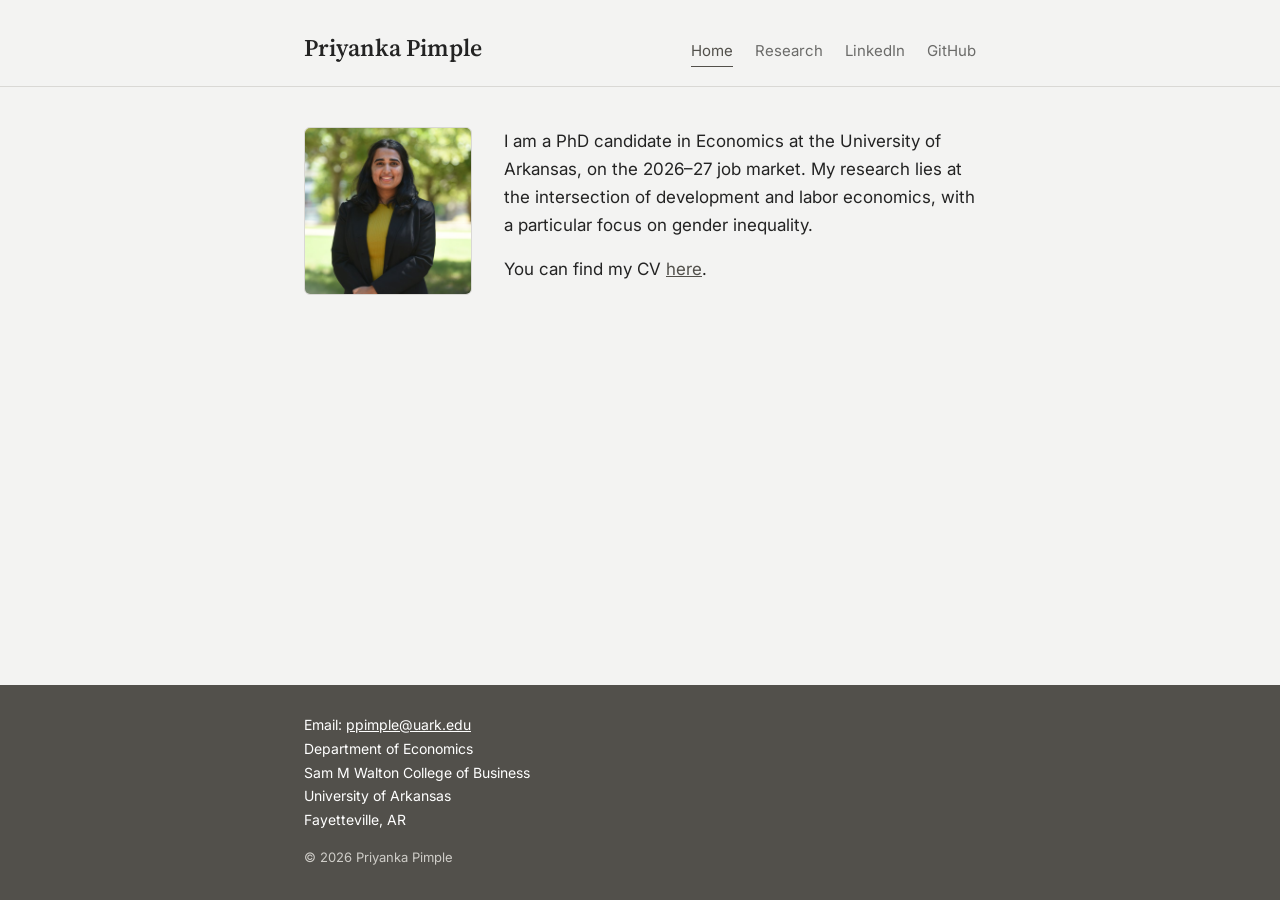
==== index.html @ 0365e023 "Add GitHub nav link" ====
<!DOCTYPE html>
<html lang="en">
<head>
<meta charset="UTF-8">
<meta name="viewport" content="width=device-width, initial-scale=1.0">
<title>Priyanka Pimple</title>
<meta name="description" content="Priyanka Pimple — PhD Candidate in Economics, University of Arkansas. Development, labor, and gender economics.">
<link rel="preconnect" href="https://fonts.googleapis.com">
<link rel="preconnect" href="https://fonts.gstatic.com" crossorigin>
<link href="https://fonts.googleapis.com/css2?family=Inter:wght@400;500;600&family=Source+Serif+4:opsz,wght@8..60,500;8..60,600&display=swap" rel="stylesheet">
<link rel="stylesheet" href="css/style.css?v=5">
</head>
<body>

<header class="site">
  <div class="wrap row">
    <a class="name" href="index.html">Priyanka Pimple</a>
    <nav class="main">
      <a href="index.html" class="active">Home</a>
      <a href="papers.html">Research</a>
      <a href="https://linkedin.com/in/priyanka-pimple-182336204" target="_blank" rel="noopener">LinkedIn</a>
      <a href="https://github.com/priyankapimpley" target="_blank" rel="noopener">GitHub</a>
    </nav>
  </div>
</header>

<main class="wrap">

  <div class="hero">
    <img src="assets/headshot.jpg" alt="Portrait of Priyanka Pimple" width="168" height="168">
    <div class="bio">
      <p>I am a PhD candidate in Economics at the University of Arkansas, on the 2026&ndash;27 job market. My research lies at the intersection of development and labor economics, with a particular focus on gender inequality.</p>
      <p>You can find my CV <a href="cv-pdf.html">here</a>.</p>
    </div>
  </div>

</main>

<footer class="site">
  <div class="wrap">
    <p>Email: <a href="mailto:ppimple@uark.edu">ppimple@uark.edu</a><br>
    Department of Economics<br>
    Sam M Walton College of Business<br>
    University of Arkansas<br>
    Fayetteville, AR</p>
    <p class="copy">&copy; 2026 Priyanka Pimple</p>
  </div>
</footer>

</body>
</html>
---- css/style.css ----
:root {
  --bg: #f3f3f2;
  --bg-alt: #e8e7e5;
  --text: #232323;
  --muted: #6b6b69;
  --accent: #52504b;
  --accent-soft: #e0dfdc;
  --border: #d9d8d5;
  --serif: "Source Serif 4", Georgia, "Times New Roman", serif;
  --sans: "Inter", -apple-system, BlinkMacSystemFont, "Segoe UI", sans-serif;
}

* {
  box-sizing: border-box;
}

html {
  scroll-behavior: smooth;
}

body {
  margin: 0;
  background: var(--bg);
  color: var(--text);
  font-family: var(--sans);
  font-size: 17px;
  line-height: 1.65;
  -webkit-font-smoothing: antialiased;
  display: flex;
  flex-direction: column;
  min-height: 100vh;
}

main.wrap {
  flex: 1;
  width: 100%;
}

.wrap {
  max-width: 720px;
  margin: 0 auto;
  padding: 0 24px;
}

/* Job market banner */
.banner {
  background: var(--accent);
  color: #fff;
  text-align: center;
  font-size: 14px;
  letter-spacing: 0.02em;
  padding: 8px 16px;
}

.banner a {
  color: #fff;
  text-decoration: underline;
  text-underline-offset: 2px;
}

.banner a:hover {
  color: #a9c8f5;
}

/* Header */
header.site {
  border-bottom: 1px solid var(--border);
  padding: 28px 0 18px;
  margin-bottom: 40px;
}

header.site .row {
  display: flex;
  align-items: baseline;
  justify-content: space-between;
  flex-wrap: wrap;
  gap: 10px 24px;
}

header.site .name {
  font-family: var(--serif);
  font-weight: 600;
  font-size: 24px;
  color: var(--text);
  text-decoration: none;
}

nav.main {
  display: flex;
  gap: 22px;
  flex-wrap: wrap;
  font-size: 15px;
}

nav.main a {
  color: var(--muted);
  text-decoration: none;
  padding-bottom: 2px;
  border-bottom: 1px solid transparent;
}

nav.main a:hover,
nav.main a.active {
  color: var(--accent);
  border-bottom-color: var(--accent);
}

/* Footer */
footer.site {
  background: var(--accent);
  color: #fff;
  margin-top: 64px;
  padding: 28px 0 32px;
  font-size: 14px;
  line-height: 1.7;
}

footer.site p {
  margin: 0 0 14px;
}

footer.site p.copy {
  margin: 0;
  color: #cfcdc8;
  font-size: 13px;
}

footer.site a {
  color: #fff;
}

footer.site a:hover {
  color: #a9c8f5;
}

/* Typography */
h1, h2, h3 {
  font-family: var(--serif);
  color: var(--text);
  line-height: 1.25;
}

h1 {
  font-size: 28px;
  margin: 0 0 20px;
}

h2 {
  font-size: 21px;
  margin: 40px 0 16px;
}

h2:first-child {
  margin-top: 0;
}

p {
  margin: 0 0 16px;
}

a {
  color: var(--accent);
}

a:hover {
  color: #2f5fa8;
}

.muted {
  color: var(--muted);
}

/* Hero */
.hero {
  display: flex;
  gap: 32px;
  align-items: flex-start;
  margin-bottom: 8px;
}

.hero img {
  width: 168px;
  height: 168px;
  object-fit: cover;
  border-radius: 6px;
  flex-shrink: 0;
  border: 1px solid var(--border);
}

.hero .bio p:last-child {
  margin-bottom: 0;
}

.links-row {
  display: flex;
  gap: 18px;
  flex-wrap: wrap;
  margin: 20px 0 4px;
  font-size: 15px;
}

.links-row a {
  text-decoration: none;
  border-bottom: 1px solid var(--accent-soft);
}

.links-row a:hover {
  border-bottom-color: var(--accent);
}

/* Interest tags */
.tags {
  display: flex;
  flex-wrap: wrap;
  gap: 8px;
  margin: 0 0 8px;
  padding: 0;
  list-style: none;
}

.tags li {
  background: var(--bg-alt);
  border: 1px solid var(--border);
  color: var(--text);
  font-size: 14px;
  padding: 5px 12px;
  border-radius: 999px;
}

/* Cards */
.card {
  border: 1px solid var(--border);
  background: #fff;
  border-radius: 8px;
  padding: 22px 24px;
  margin-bottom: 18px;
}

.card .tag {
  display: inline-block;
  background: var(--accent-soft);
  color: var(--accent);
  font-size: 12px;
  font-weight: 600;
  letter-spacing: 0.04em;
  text-transform: uppercase;
  padding: 3px 9px;
  border-radius: 4px;
  margin-bottom: 10px;
}

.card h3 {
  font-size: 18px;
  margin: 0 0 6px;
}

.card .byline {
  color: var(--muted);
  font-size: 14px;
  margin-bottom: 4px;
}

.card .venue {
  font-style: italic;
  color: var(--accent);
  font-size: 14px;
  margin-bottom: 10px;
}

.card p.abstract {
  margin-bottom: 12px;
  font-size: 15.5px;
}

.card .meta-links {
  font-size: 14px;
}

.card .meta-links a {
  margin-right: 14px;
}

/* Feature box on home */
.feature {
  border: 1px solid var(--border);
  background: var(--bg-alt);
  border-radius: 8px;
  padding: 22px 24px;
  margin: 28px 0 8px;
}

.feature .eyebrow {
  font-size: 12px;
  font-weight: 600;
  letter-spacing: 0.06em;
  text-transform: uppercase;
  color: var(--accent);
  margin-bottom: 8px;
}

.feature h3 {
  margin: 0 0 8px;
  font-size: 19px;
}

.feature p {
  font-size: 15.5px;
  color: var(--text);
}

.feature a.more {
  font-size: 14px;
  text-decoration: none;
  border-bottom: 1px solid var(--accent-soft);
}

/* CV page */
.cv-entry {
  margin-bottom: 18px;
}

.cv-entry .top {
  display: flex;
  justify-content: space-between;
  gap: 12px;
  flex-wrap: wrap;
  align-items: baseline;
}

.cv-entry .top strong {
  font-size: 15.5px;
}

.cv-entry .date {
  color: var(--muted);
  font-size: 14px;
  white-space: nowrap;
}

.cv-entry .sub {
  color: var(--muted);
  font-size: 14.5px;
  margin-top: 2px;
}

.cv-entry ul {
  margin: 8px 0 0;
  padding-left: 20px;
  font-size: 15px;
}

.cv-download {
  display: inline-block;
  margin: 6px 0 32px;
  padding: 9px 18px;
  background: var(--accent);
  color: #fff;
  text-decoration: none;
  border-radius: 6px;
  font-size: 14.5px;
}

.cv-download:hover {
  background: #8d3a19;
}

hr.div {
  border: none;
  border-top: 1px solid var(--border);
  margin: 36px 0;
}

@media (max-width: 560px) {
  .hero {
    flex-direction: column;
  }
  .hero img {
    width: 128px;
    height: 128px;
  }
  header.site .row {
    flex-direction: column;
    align-items: flex-start;
  }
}
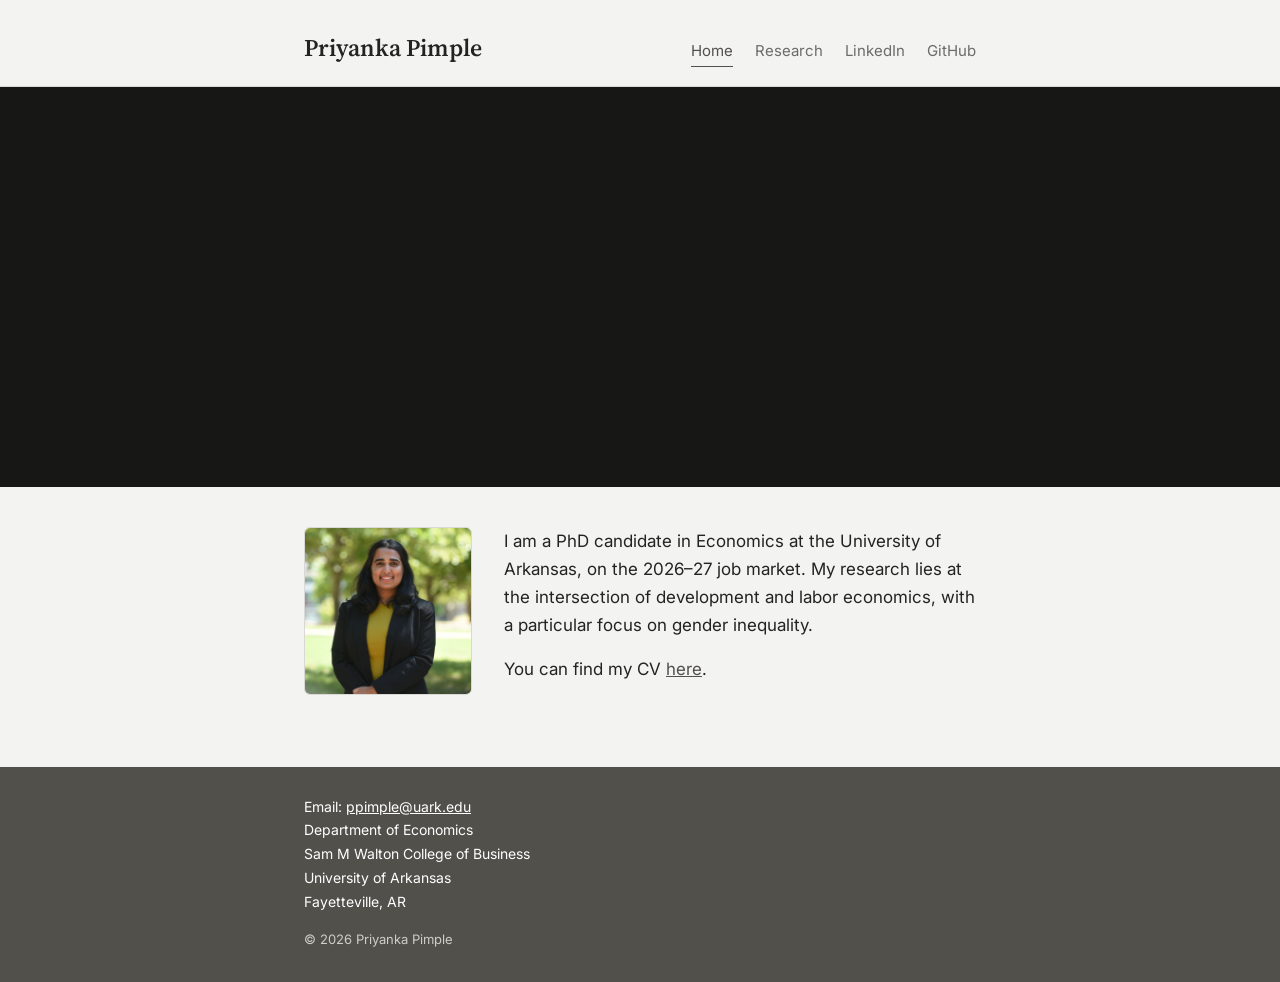
==== commit 5d7ca599: "Add home page photo slideshow banner Co-Authored-By: Claude Sonnet 5.5 <noreply@anthropic.com>" ====
--- a/index.html
+++ b/index.html
@@ -8,7 +8,7 @@
 <link rel="preconnect" href="https://fonts.googleapis.com">
 <link rel="preconnect" href="https://fonts.gstatic.com" crossorigin>
 <link href="https://fonts.googleapis.com/css2?family=Inter:wght@400;500;600&family=Source+Serif+4:opsz,wght@8..60,500;8..60,600&display=swap" rel="stylesheet">
-<link rel="stylesheet" href="css/style.css?v=5">
+<link rel="stylesheet" href="css/style.css?v=6">
 </head>
 <body>
 
@@ -24,7 +24,13 @@
   </div>
 </header>
 
-<main class="wrap">
+<div class="slideshow" aria-label="Photos of the University of Arkansas campus and Fayetteville">
+  <img class="slide" src="assets/slide1.jpg" alt="Old Main at night" style="object-position:50% 100%">
+  <img class="slide" src="assets/slide2.jpg" alt="Fayetteville in autumn at sunset" style="object-position:50% 55%">
+  <img class="slide" src="assets/slide3.jpg" alt="Old Main tower at sunset" style="object-position:50% 52%">
+</div>
+
+<main class="wrap home-main">
 
   <div class="hero">
     <img src="assets/headshot.jpg" alt="Portrait of Priyanka Pimple" width="168" height="168">
--- a/css/style.css
+++ b/css/style.css
@@ -383,3 +383,47 @@
     align-items: flex-start;
   }
 }
+
+/* Home slideshow banner */
+.slideshow {
+  position: relative;
+  width: 100%;
+  height: clamp(220px, 34vw, 400px);
+  margin: -40px 0 40px;
+  background: #1c1c1b;
+  overflow: hidden;
+}
+
+.slideshow .slide {
+  position: absolute;
+  inset: 0;
+  width: 100%;
+  height: 100%;
+  object-fit: cover;
+  opacity: 0;
+  animation: slide-fade 30s infinite;
+}
+
+.slideshow .slide:nth-child(2) { animation-delay: 10s; }
+.slideshow .slide:nth-child(3) { animation-delay: 20s; }
+
+.slideshow::after {
+  content: "";
+  position: absolute;
+  inset: 0;
+  background: rgba(0, 0, 0, 0.18);
+  pointer-events: none;
+}
+
+@keyframes slide-fade {
+  0%      { opacity: 0; }
+  5%      { opacity: 1; }
+  33.33%  { opacity: 1; }
+  38.33%  { opacity: 0; }
+  100%    { opacity: 0; }
+}
+
+@media (prefers-reduced-motion: reduce) {
+  .slideshow .slide { animation: none; }
+  .slideshow .slide:first-child { opacity: 1; }
+}
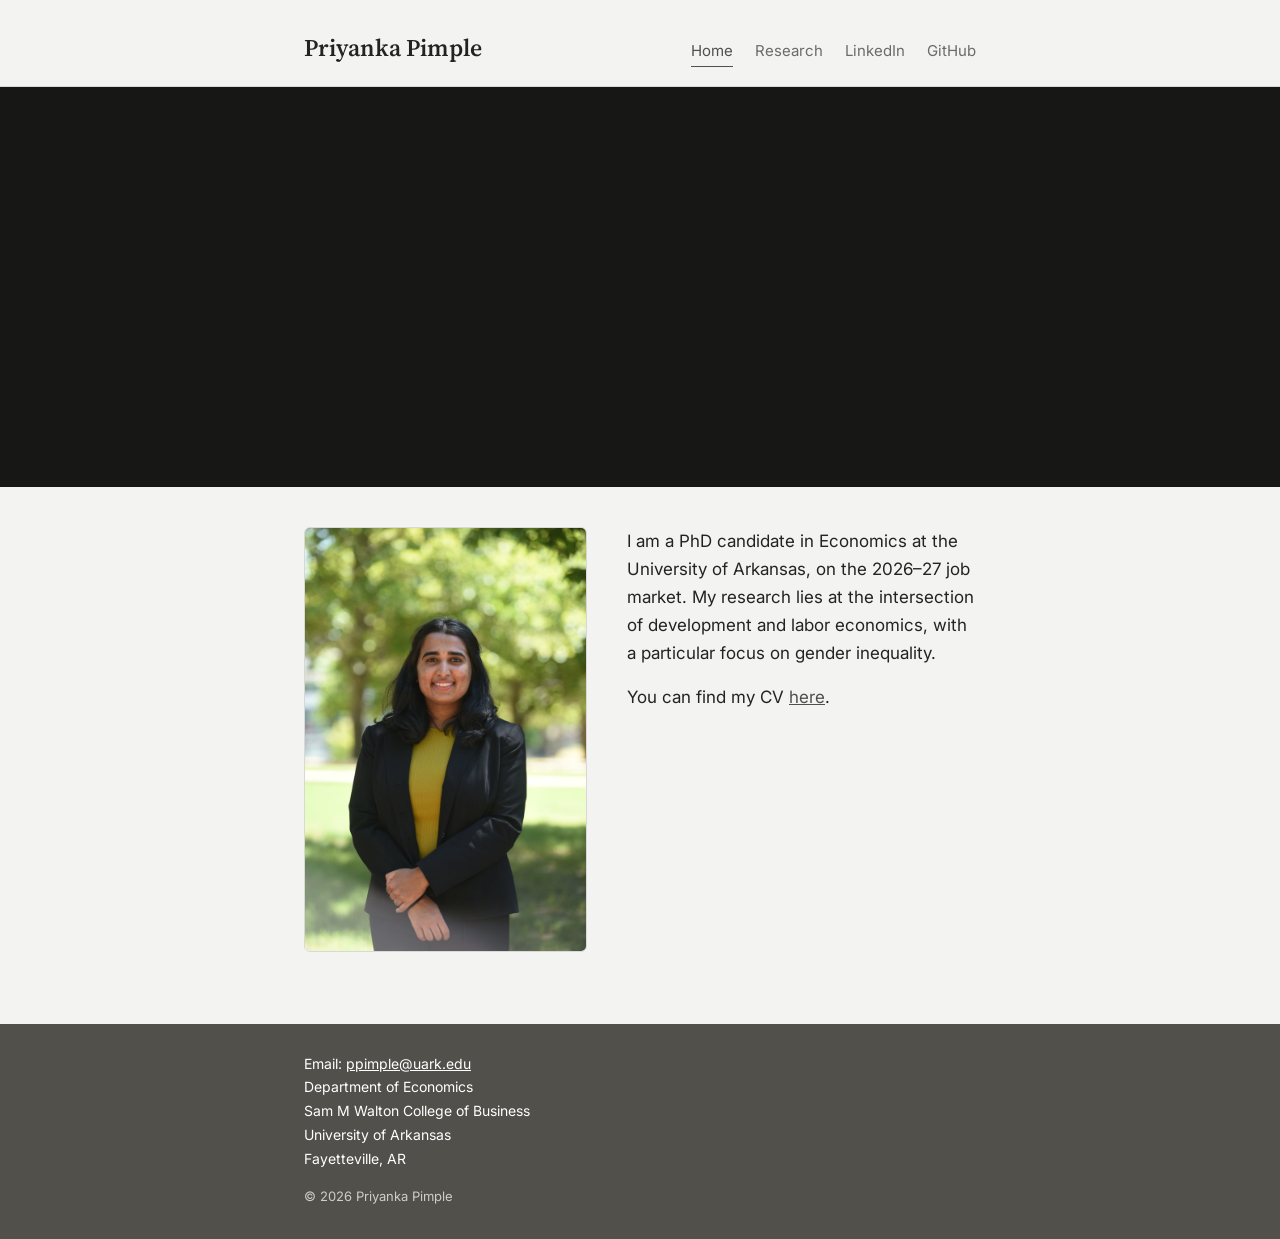
==== commit 9e646470: "Enlarge home headshot to portrait size Co-Authored-By: Claude Sonnet 5.5 <noreply@anthropic.com>" ====
--- a/index.html
+++ b/index.html
@@ -8,7 +8,7 @@
 <link rel="preconnect" href="https://fonts.googleapis.com">
 <link rel="preconnect" href="https://fonts.gstatic.com" crossorigin>
 <link href="https://fonts.googleapis.com/css2?family=Inter:wght@400;500;600&family=Source+Serif+4:opsz,wght@8..60,500;8..60,600&display=swap" rel="stylesheet">
-<link rel="stylesheet" href="css/style.css?v=6">
+<link rel="stylesheet" href="css/style.css?v=7">
 </head>
 <body>
 
@@ -33,7 +33,7 @@
 <main class="wrap home-main">
 
   <div class="hero">
-    <img src="assets/headshot.jpg" alt="Portrait of Priyanka Pimple" width="168" height="168">
+    <img src="assets/headshot.jpg" alt="Portrait of Priyanka Pimple" width="283" height="425">
     <div class="bio">
       <p>I am a PhD candidate in Economics at the University of Arkansas, on the 2026&ndash;27 job market. My research lies at the intersection of development and labor economics, with a particular focus on gender inequality.</p>
       <p>You can find my CV <a href="cv-pdf.html">here</a>.</p>
--- a/css/style.css
+++ b/css/style.css
@@ -173,14 +173,14 @@
 /* Hero */
 .hero {
   display: flex;
-  gap: 32px;
+  gap: 40px;
   align-items: flex-start;
   margin-bottom: 8px;
 }
 
 .hero img {
-  width: 168px;
-  height: 168px;
+  width: 283px;
+  height: 425px;
   object-fit: cover;
   border-radius: 6px;
   flex-shrink: 0;
@@ -375,8 +375,8 @@
     flex-direction: column;
   }
   .hero img {
-    width: 128px;
-    height: 128px;
+    width: 200px;
+    height: 300px;
   }
   header.site .row {
     flex-direction: column;
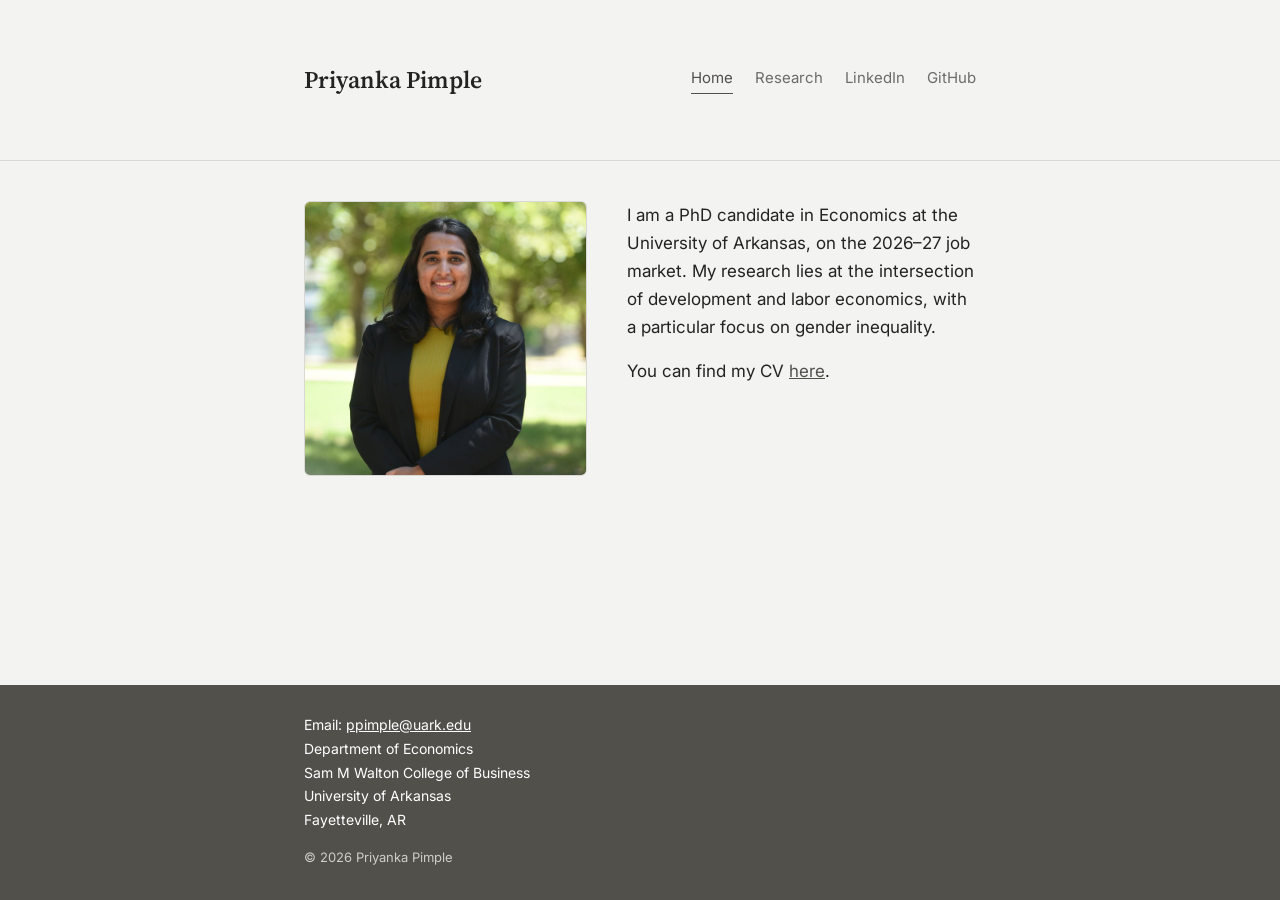
==== commit 89f84906: "Remove slideshow, crop headshot, taller header Co-Authored-By: Claude Sonnet 5.5 <noreply@anthropic." ====
--- a/index.html
+++ b/index.html
@@ -8,7 +8,7 @@
 <link rel="preconnect" href="https://fonts.googleapis.com">
 <link rel="preconnect" href="https://fonts.gstatic.com" crossorigin>
 <link href="https://fonts.googleapis.com/css2?family=Inter:wght@400;500;600&family=Source+Serif+4:opsz,wght@8..60,500;8..60,600&display=swap" rel="stylesheet">
-<link rel="stylesheet" href="css/style.css?v=7">
+<link rel="stylesheet" href="css/style.css?v=8">
 </head>
 <body>
 
@@ -24,16 +24,10 @@
   </div>
 </header>
 
-<div class="slideshow" aria-label="Photos of the University of Arkansas campus and Fayetteville">
-  <img class="slide" src="assets/slide1.jpg" alt="Old Main at night" style="object-position:50% 100%">
-  <img class="slide" src="assets/slide2.jpg" alt="Fayetteville in autumn at sunset" style="object-position:50% 55%">
-  <img class="slide" src="assets/slide3.jpg" alt="Old Main tower at sunset" style="object-position:50% 52%">
-</div>
-
 <main class="wrap home-main">
 
   <div class="hero">
-    <img src="assets/headshot.jpg" alt="Portrait of Priyanka Pimple" width="283" height="425">
+    <img src="assets/headshot.jpg" alt="Portrait of Priyanka Pimple" width="283" height="275">
     <div class="bio">
       <p>I am a PhD candidate in Economics at the University of Arkansas, on the 2026&ndash;27 job market. My research lies at the intersection of development and labor economics, with a particular focus on gender inequality.</p>
       <p>You can find my CV <a href="cv-pdf.html">here</a>.</p>
--- a/css/style.css
+++ b/css/style.css
@@ -65,16 +65,17 @@
 /* Header */
 header.site {
   border-bottom: 1px solid var(--border);
-  padding: 28px 0 18px;
+  padding: 0;
   margin-bottom: 40px;
 }
 
 header.site .row {
   display: flex;
-  align-items: baseline;
+  align-items: center;
   justify-content: space-between;
   flex-wrap: wrap;
   gap: 10px 24px;
+  min-height: 160px;
 }
 
 header.site .name {
@@ -180,7 +181,7 @@
 
 .hero img {
   width: 283px;
-  height: 425px;
+  height: 275px;
   object-fit: cover;
   border-radius: 6px;
   flex-shrink: 0;
@@ -375,55 +376,11 @@
     flex-direction: column;
   }
   .hero img {
-    width: 200px;
-    height: 300px;
+    width: 220px;
+    height: 214px;
   }
   header.site .row {
     flex-direction: column;
     align-items: flex-start;
   }
 }
-
-/* Home slideshow banner */
-.slideshow {
-  position: relative;
-  width: 100%;
-  height: clamp(220px, 34vw, 400px);
-  margin: -40px 0 40px;
-  background: #1c1c1b;
-  overflow: hidden;
-}
-
-.slideshow .slide {
-  position: absolute;
-  inset: 0;
-  width: 100%;
-  height: 100%;
-  object-fit: cover;
-  opacity: 0;
-  animation: slide-fade 30s infinite;
-}
-
-.slideshow .slide:nth-child(2) { animation-delay: 10s; }
-.slideshow .slide:nth-child(3) { animation-delay: 20s; }
-
-.slideshow::after {
-  content: "";
-  position: absolute;
-  inset: 0;
-  background: rgba(0, 0, 0, 0.18);
-  pointer-events: none;
-}
-
-@keyframes slide-fade {
-  0%      { opacity: 0; }
-  5%      { opacity: 1; }
-  33.33%  { opacity: 1; }
-  38.33%  { opacity: 0; }
-  100%    { opacity: 0; }
-}
-
-@media (prefers-reduced-motion: reduce) {
-  .slideshow .slide { animation: none; }
-  .slideshow .slide:first-child { opacity: 1; }
-}
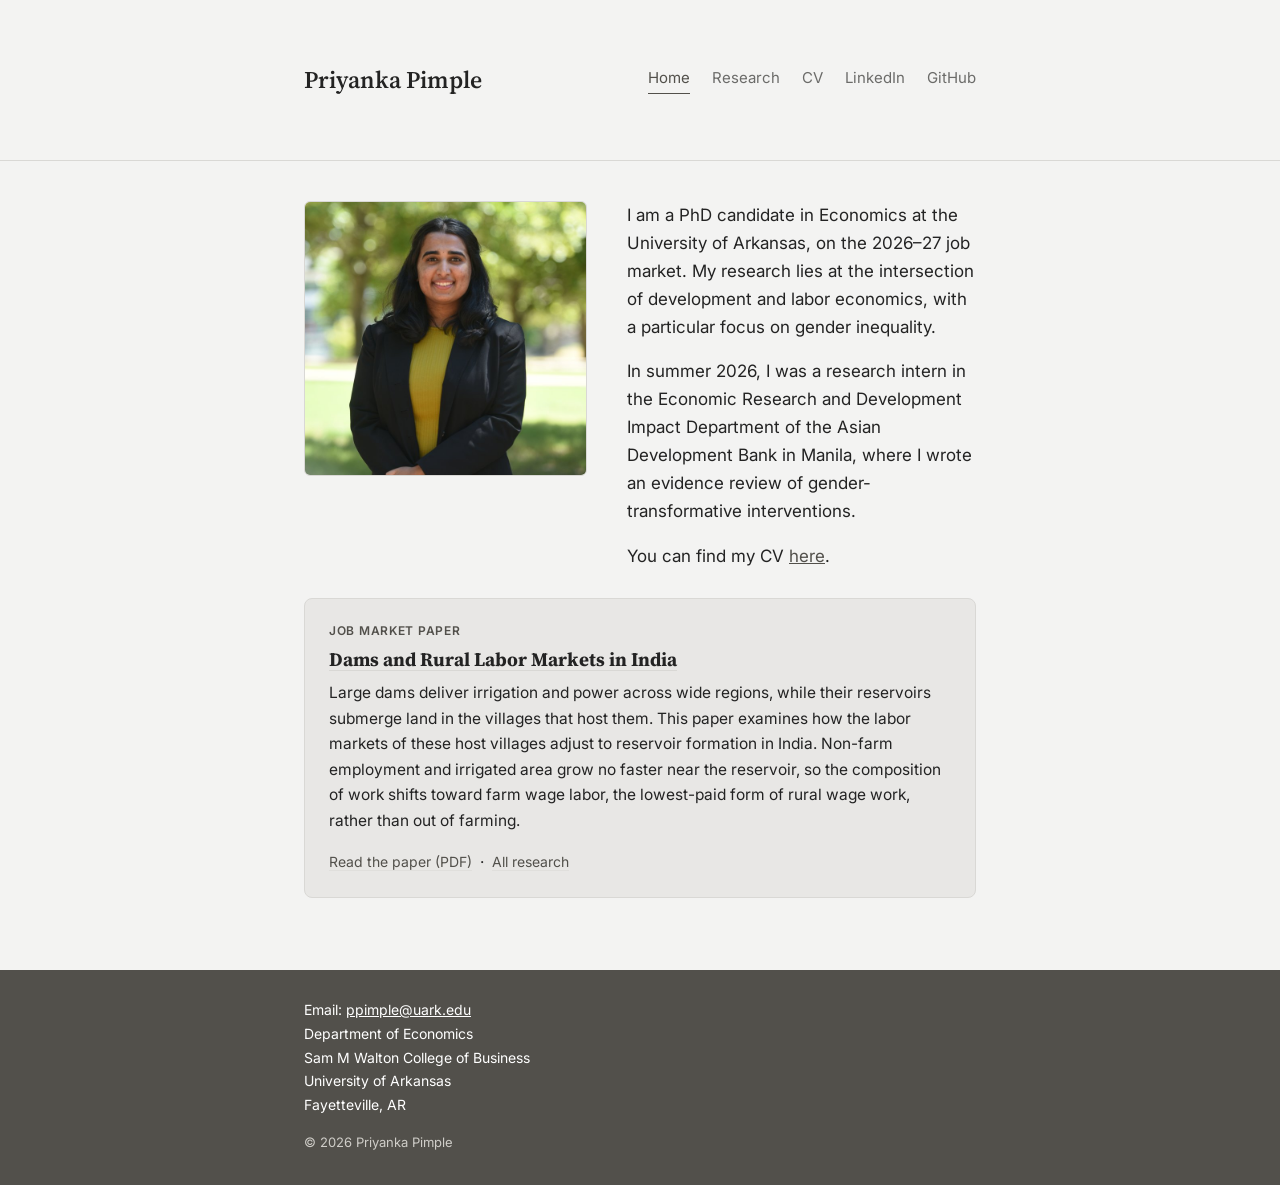
==== commit 3ebf04fd: "Add files via upload" ====
--- a/index.html
+++ b/index.html
@@ -9,6 +9,18 @@
 <link rel="preconnect" href="https://fonts.gstatic.com" crossorigin>
 <link href="https://fonts.googleapis.com/css2?family=Inter:wght@400;500;600&family=Source+Serif+4:opsz,wght@8..60,500;8..60,600&display=swap" rel="stylesheet">
 <link rel="stylesheet" href="css/style.css?v=8">
+<style>
+  .card h3 a, .feature h3 a {
+    color: inherit;
+    text-decoration: underline;
+    text-decoration-color: var(--border);
+    text-decoration-thickness: 1px;
+    text-underline-offset: 4px;
+  }
+  .card h3 a:hover, .feature h3 a:hover {
+    text-decoration-color: var(--accent);
+  }
+</style>
 </head>
 <body>
 
@@ -18,6 +30,7 @@
     <nav class="main">
       <a href="index.html" class="active">Home</a>
       <a href="papers.html">Research</a>
+      <a href="cv-pdf.html">CV</a>
       <a href="https://linkedin.com/in/priyanka-pimple-182336204" target="_blank" rel="noopener">LinkedIn</a>
       <a href="https://github.com/priyankapimpley" target="_blank" rel="noopener">GitHub</a>
     </nav>
@@ -30,8 +43,16 @@
     <img src="assets/headshot.jpg" alt="Portrait of Priyanka Pimple" width="283" height="275">
     <div class="bio">
       <p>I am a PhD candidate in Economics at the University of Arkansas, on the 2026&ndash;27 job market. My research lies at the intersection of development and labor economics, with a particular focus on gender inequality.</p>
+      <p>In summer 2026, I was a research intern in the Economic Research and Development Impact Department of the Asian Development Bank in Manila, where I wrote an evidence review of gender-transformative interventions.</p>
       <p>You can find my CV <a href="cv-pdf.html">here</a>.</p>
     </div>
+  </div>
+
+  <div class="feature">
+    <div class="eyebrow">Job Market Paper</div>
+    <h3><a href="Pimple_JMP.pdf">Dams and Rural Labor Markets in India</a></h3>
+    <p>Large dams deliver irrigation and power across wide regions, while their reservoirs submerge land in the villages that host them. This paper examines how the labor markets of these host villages adjust to reservoir formation in India. Non-farm employment and irrigated area grow no faster near the reservoir, so the composition of work shifts toward farm wage labor, the lowest-paid form of rural wage work, rather than out of farming.</p>
+    <p style="margin-bottom:0"><a class="more" href="Pimple_JMP.pdf">Read the paper (PDF)</a> &nbsp;&middot;&nbsp; <a class="more" href="papers.html">All research</a></p>
   </div>
 
 </main>
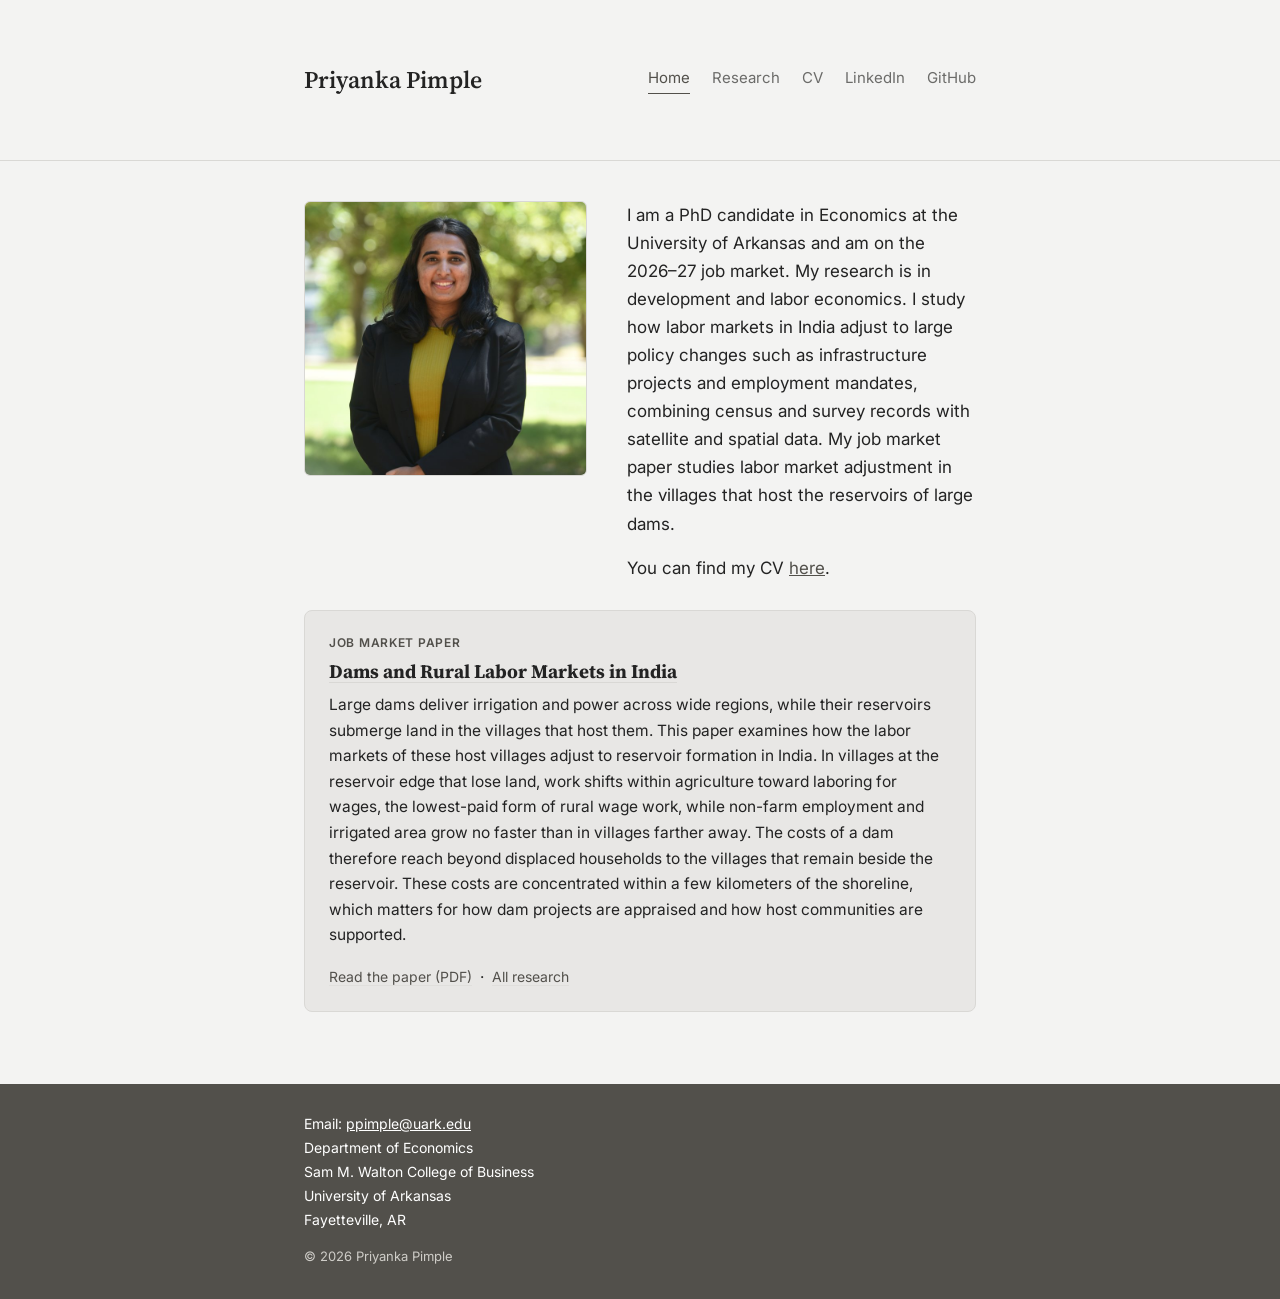
==== commit 21e65fd9: "index.html" ====
--- a/index.html
+++ b/index.html
@@ -4,7 +4,7 @@
 <meta charset="UTF-8">
 <meta name="viewport" content="width=device-width, initial-scale=1.0">
 <title>Priyanka Pimple</title>
-<meta name="description" content="Priyanka Pimple — PhD Candidate in Economics, University of Arkansas. Development, labor, and gender economics.">
+<meta name="description" content="Priyanka Pimple — PhD Candidate in Economics, University of Arkansas. Development and labor economics. On the 2026–27 job market.">
 <link rel="preconnect" href="https://fonts.googleapis.com">
 <link rel="preconnect" href="https://fonts.gstatic.com" crossorigin>
 <link href="https://fonts.googleapis.com/css2?family=Inter:wght@400;500;600&family=Source+Serif+4:opsz,wght@8..60,500;8..60,600&display=swap" rel="stylesheet">
@@ -42,8 +42,7 @@
   <div class="hero">
     <img src="assets/headshot.jpg" alt="Portrait of Priyanka Pimple" width="283" height="275">
     <div class="bio">
-      <p>I am a PhD candidate in Economics at the University of Arkansas, on the 2026&ndash;27 job market. My research lies at the intersection of development and labor economics, with a particular focus on gender inequality.</p>
-      <p>In summer 2026, I was a research intern in the Economic Research and Development Impact Department of the Asian Development Bank in Manila, where I wrote an evidence review of gender-transformative interventions.</p>
+      <p>I am a PhD candidate in Economics at the University of Arkansas and am on the 2026–27 job market. My research is in development and labor economics. I study how labor markets in India adjust to large policy changes such as infrastructure projects and employment mandates, combining census and survey records with satellite and spatial data. My job market paper studies labor market adjustment in the villages that host the reservoirs of large dams.</p>
       <p>You can find my CV <a href="cv-pdf.html">here</a>.</p>
     </div>
   </div>
@@ -51,7 +50,7 @@
   <div class="feature">
     <div class="eyebrow">Job Market Paper</div>
     <h3><a href="Pimple_JMP.pdf">Dams and Rural Labor Markets in India</a></h3>
-    <p>Large dams deliver irrigation and power across wide regions, while their reservoirs submerge land in the villages that host them. This paper examines how the labor markets of these host villages adjust to reservoir formation in India. Non-farm employment and irrigated area grow no faster near the reservoir, so the composition of work shifts toward farm wage labor, the lowest-paid form of rural wage work, rather than out of farming.</p>
+    <p>Large dams deliver irrigation and power across wide regions, while their reservoirs submerge land in the villages that host them. This paper examines how the labor markets of these host villages adjust to reservoir formation in India. In villages at the reservoir edge that lose land, work shifts within agriculture toward laboring for wages, the lowest-paid form of rural wage work, while non-farm employment and irrigated area grow no faster than in villages farther away. The costs of a dam therefore reach beyond displaced households to the villages that remain beside the reservoir. These costs are concentrated within a few kilometers of the shoreline, which matters for how dam projects are appraised and how host communities are supported.</p>
     <p style="margin-bottom:0"><a class="more" href="Pimple_JMP.pdf">Read the paper (PDF)</a> &nbsp;&middot;&nbsp; <a class="more" href="papers.html">All research</a></p>
   </div>
 
@@ -61,7 +60,7 @@
   <div class="wrap">
     <p>Email: <a href="mailto:ppimple@uark.edu">ppimple@uark.edu</a><br>
     Department of Economics<br>
-    Sam M Walton College of Business<br>
+    Sam M. Walton College of Business<br>
     University of Arkansas<br>
     Fayetteville, AR</p>
     <p class="copy">&copy; 2026 Priyanka Pimple</p>
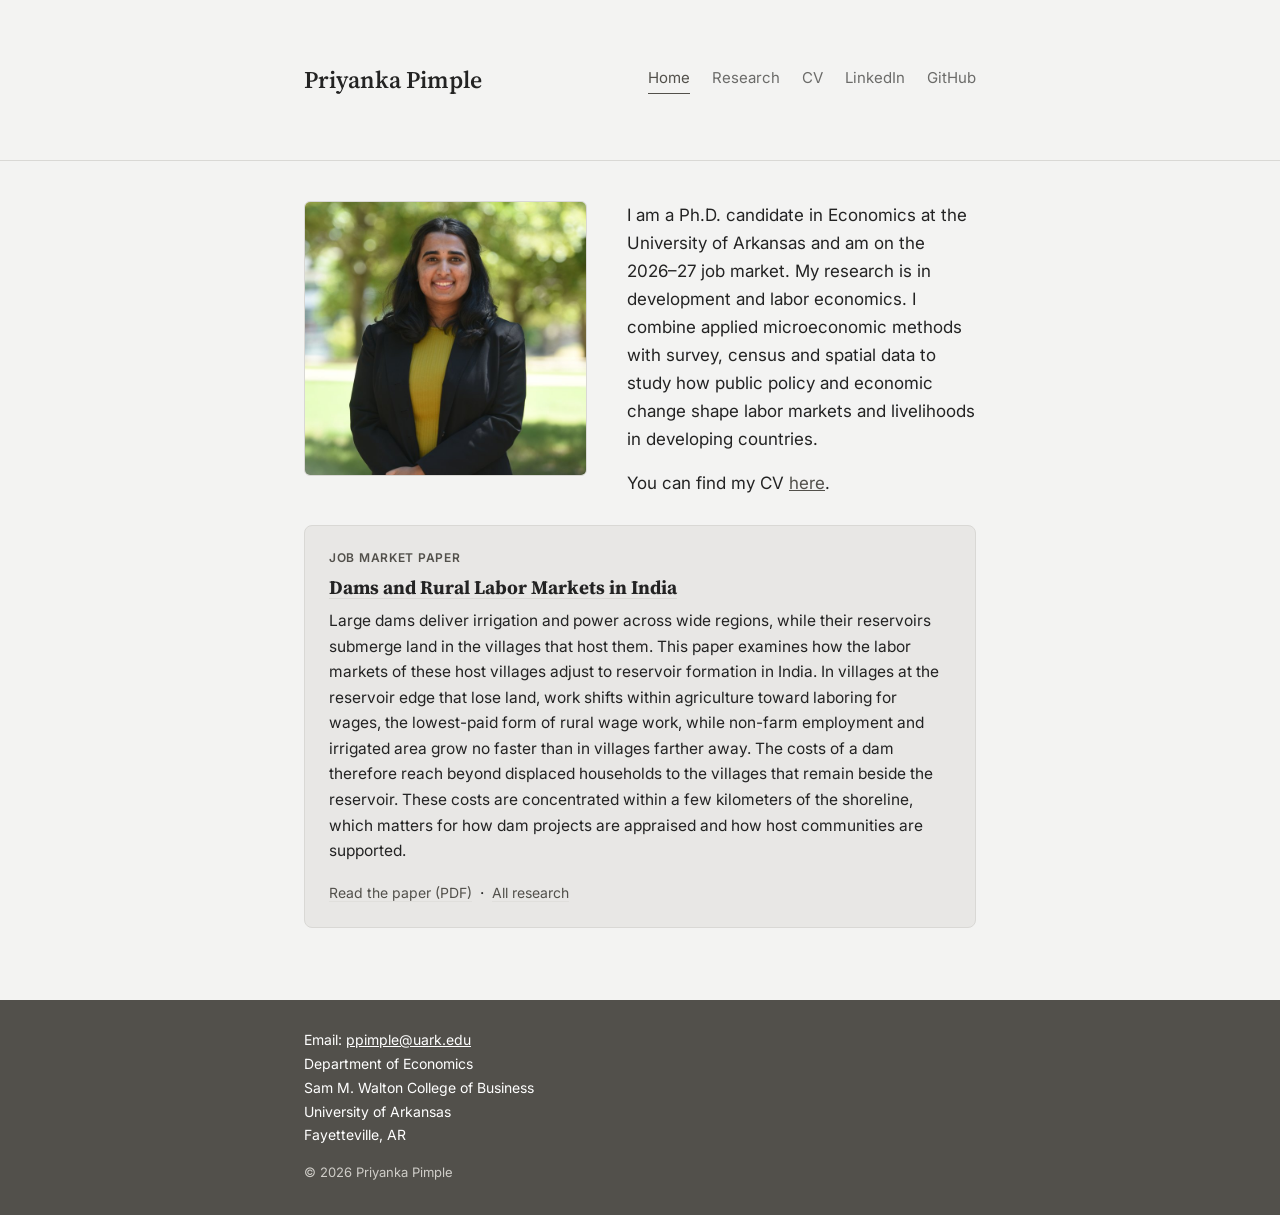
==== commit 38e5a070: "index.html" ====
--- a/index.html
+++ b/index.html
@@ -4,7 +4,7 @@
 <meta charset="UTF-8">
 <meta name="viewport" content="width=device-width, initial-scale=1.0">
 <title>Priyanka Pimple</title>
-<meta name="description" content="Priyanka Pimple — PhD Candidate in Economics, University of Arkansas. Development and labor economics. On the 2026–27 job market.">
+<meta name="description" content="Priyanka Pimple — Ph.D. Candidate in Economics, University of Arkansas. Development and labor economics. On the 2026–27 job market.">
 <link rel="preconnect" href="https://fonts.googleapis.com">
 <link rel="preconnect" href="https://fonts.gstatic.com" crossorigin>
 <link href="https://fonts.googleapis.com/css2?family=Inter:wght@400;500;600&family=Source+Serif+4:opsz,wght@8..60,500;8..60,600&display=swap" rel="stylesheet">
@@ -42,7 +42,7 @@
   <div class="hero">
     <img src="assets/headshot.jpg" alt="Portrait of Priyanka Pimple" width="283" height="275">
     <div class="bio">
-      <p>I am a PhD candidate in Economics at the University of Arkansas and am on the 2026–27 job market. My research is in development and labor economics. I study how labor markets in India adjust to large policy changes such as infrastructure projects and employment mandates, combining census and survey records with satellite and spatial data. My job market paper studies labor market adjustment in the villages that host the reservoirs of large dams.</p>
+      <p>I am a Ph.D. candidate in Economics at the University of Arkansas and am on the 2026–27 job market. My research is in development and labor economics. I combine applied microeconomic methods with survey, census and spatial data to study how public policy and economic change shape labor markets and livelihoods in developing countries.</p>
       <p>You can find my CV <a href="cv-pdf.html">here</a>.</p>
     </div>
   </div>
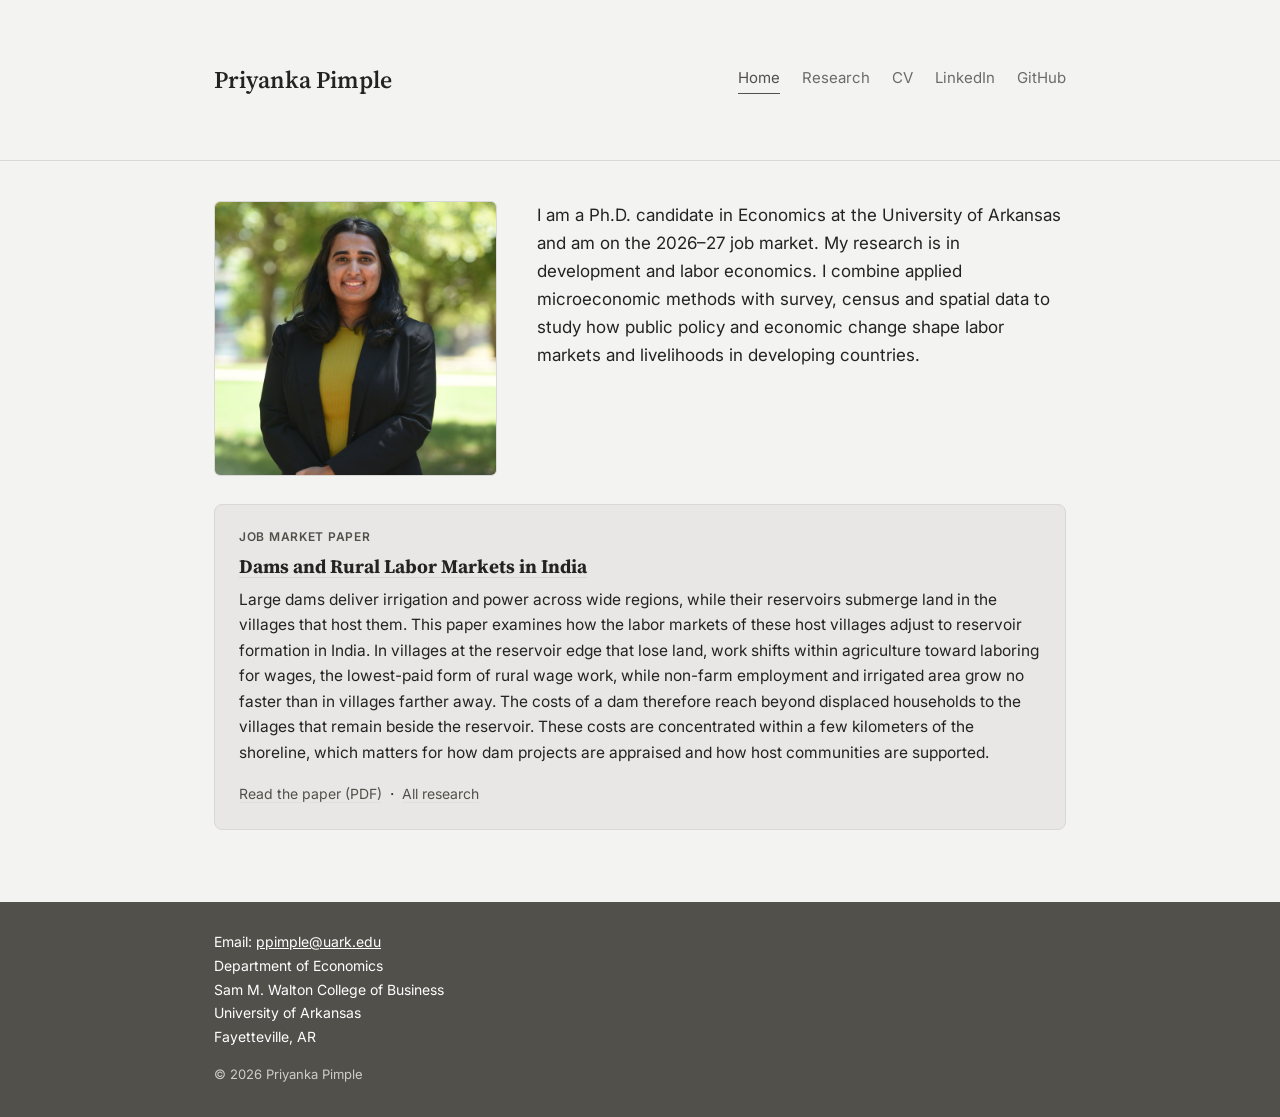
==== commit cdfc72e6: "index.html" ====
--- a/index.html
+++ b/index.html
@@ -20,6 +20,7 @@
   .card h3 a:hover, .feature h3 a:hover {
     text-decoration-color: var(--accent);
   }
+  .wrap { max-width: 900px; }
 </style>
 </head>
 <body>
@@ -43,7 +44,6 @@
     <img src="assets/headshot.jpg" alt="Portrait of Priyanka Pimple" width="283" height="275">
     <div class="bio">
       <p>I am a Ph.D. candidate in Economics at the University of Arkansas and am on the 2026–27 job market. My research is in development and labor economics. I combine applied microeconomic methods with survey, census and spatial data to study how public policy and economic change shape labor markets and livelihoods in developing countries.</p>
-      <p>You can find my CV <a href="cv-pdf.html">here</a>.</p>
     </div>
   </div>
 
